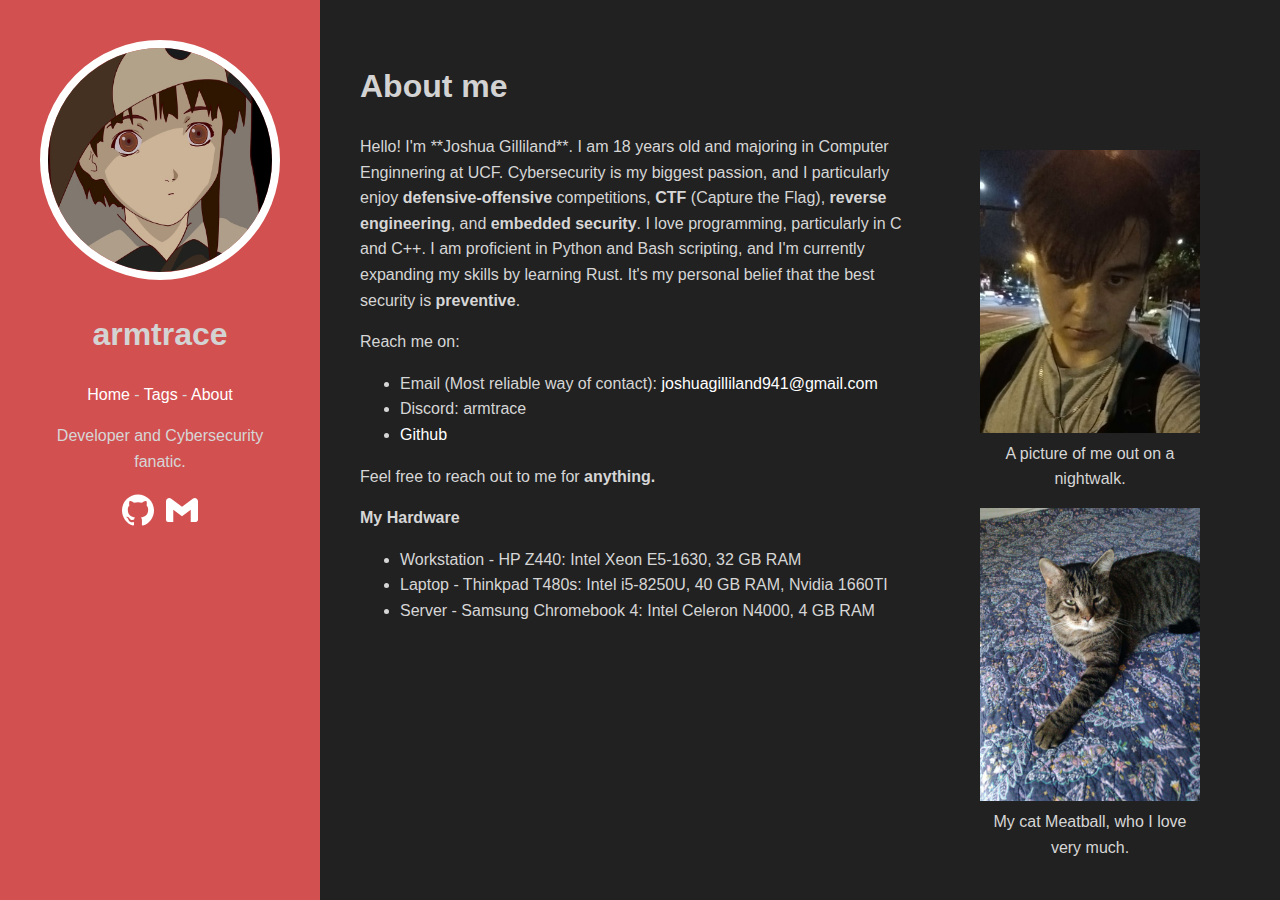
==== about/index.html @ 6c20aadb "Added everything for the start of my website." ====
<!doctype html>
<html lang="en-us">
  <head>
    <title>About me // armtrace</title>
    <link rel="shortcut icon" href="/favicon.ico" />
    <meta charset="utf-8" />
    <meta name="generator" content="Hugo 0.131.0">
    <meta name="viewport" content="width=device-width, initial-scale=1" />
    <meta name="author" content="Joshua Gilliland" />
    <meta name="description" content="The About me page for Joshua Gilliland/armtrace.
" />
    <link rel="stylesheet" href="/css/main.min.a545955c4c2a15328ae3f208fda979c3a40146d5a6d4f95e0ab1a00e48cd1ff2.css" />
    

    
  


    
  <meta name="twitter:card" content="summary">
  <meta name="twitter:title" content="About me">
  <meta name="twitter:description" content="The About me page for Joshua Gilliland/armtrace.">

    <meta property="og:url" content="https://armtrace.dev/about/">
  <meta property="og:site_name" content="armtrace">
  <meta property="og:title" content="About me">
  <meta property="og:description" content="The About me page for Joshua Gilliland/armtrace.">
  <meta property="og:locale" content="en_us">
  <meta property="og:type" content="article">

    <link rel="stylesheet" href="/css/custom.css">


  </head>
  <body>
    <header class="app-header">
      <a href="https://armtrace.dev/"><img class="app-header-avatar" src="/lain.jpg" alt="Joshua Gilliland" /></a>
      <span class="app-header-title">armtrace</span>
      <nav class="app-header-menu">
          <a class="app-header-menu-item" href="/">Home</a>
             - 
          
          <a class="app-header-menu-item" href="/tags/">Tags</a>
             - 
          
          <a class="app-header-menu-item" href="/about/">About</a>
      </nav>
      <p>Developer and Cybersecurity fanatic.</p>
      <div class="app-header-social">
        
          <a href="https://github.com/ARMtrace" target="_blank" rel="noreferrer noopener me">
            <svg class="icon icon-brand-github" viewBox="0 0 24 24" fill="currentColor"><title>GitHub</title><path d="M12 .297c-6.63 0-12 5.373-12 12 0 5.303 3.438 9.8 8.205 11.385.6.113.82-.258.82-.577 0-.285-.01-1.04-.015-2.04-3.338.724-4.042-1.61-4.042-1.61C4.422 18.07 3.633 17.7 3.633 17.7c-1.087-.744.084-.729.084-.729 1.205.084 1.838 1.236 1.838 1.236 1.07 1.835 2.809 1.305 3.495.998.108-.776.417-1.305.76-1.605-2.665-.3-5.466-1.332-5.466-5.93 0-1.31.465-2.38 1.235-3.22-.135-.303-.54-1.523.105-3.176 0 0 1.005-.322 3.3 1.23.96-.267 1.98-.399 3-.405 1.02.006 2.04.138 3 .405 2.28-1.552 3.285-1.23 3.285-1.23.645 1.653.24 2.873.12 3.176.765.84 1.23 1.91 1.23 3.22 0 4.61-2.805 5.625-5.475 5.92.42.36.81 1.096.81 2.22 0 1.606-.015 2.896-.015 3.286 0 .315.21.69.825.57C20.565 22.092 24 17.592 24 12.297c0-6.627-5.373-12-12-12"/></svg>
          </a>
        
          <a href="mailto:joshuagilliland941@gmail.com" target="_blank" rel="noreferrer noopener me">
            <svg class="icon icon-brand-gmail" viewBox="0 0 24 24" fill="currentColor"><title>Gmail</title><path d="M24 5.457v13.909c0 .904-.732 1.636-1.636 1.636h-3.819V11.73L12 16.64l-6.545-4.91v9.273H1.636A1.636 1.636 0 0 1 0 19.366V5.457c0-2.023 2.309-3.178 3.927-1.964L5.455 4.64 12 9.548l6.545-4.91 1.528-1.145C21.69 2.28 24 3.434 24 5.457z"/></svg>
          </a>
        
      </div>
    </header>
    <main class="app-container">
      
  <article class="post">
    <header class="post-header">
      <h1 class ="post-title">About me</h1>
    </header>
    <div class="post-content">
      <div style="float: right; margin: 0 0 10px 10px; width: 300px;">
  <figure style="margin-bottom: 10px;">
    <img src="/images/joshua.jpg" alt="A picture of me out on a nightwalk." style="width: 100%; height: auto;">
    <figcaption style="text-align: center;">A picture of me out on a nightwalk.</figcaption>
  </figure>
  <figure>
    <img src="/images/meatball.jpg" alt="My cat Meatball, who I love very much." style="width: 100%; height: auto;">
    <figcaption style="text-align: center;">My cat Meatball, who I love very much.</figcaption>
  </figure>
</div>
Hello! I'm **Joshua Gilliland**. I am 18 years old and majoring in Computer Enginnering at UCF.
Cybersecurity is my biggest passion, and I particularly enjoy <strong>defensive-offensive</strong> competitions, <strong>CTF</strong> (Capture the Flag), <strong>reverse engineering</strong>, and <strong>embedded security</strong>. I love programming, particularly in C and C++. I am proficient in Python and Bash scripting, and I'm currently expanding my skills by learning Rust.
It's my personal belief that the best security is <strong>preventive</strong>.</p>
<p>Reach me on:</p>
<ul>
<li>Email (Most reliable way of contact): <a href="mailto:joshuagilliland941@gmail.com">joshuagilliland941@gmail.com</a></li>
<li>Discord: armtrace</li>
<li><a href="https://github.com/ARMtrace" target="_blank" rel="noopener noreferrer">Github</a></li>
</ul>
<p>Feel free to reach out to me for <strong>anything.</strong></p>
<p><strong>My Hardware</strong></p>
<ul>
  <li>Workstation - HP Z440: Intel Xeon E5-1630, 32 GB RAM</li>
  <li>Laptop - Thinkpad T480s: Intel i5-8250U, 40 GB RAM, Nvidia 1660TI</li>
  <li>Server - Samsung Chromebook 4: Intel Celeron N4000, 4 GB RAM</li>
</ul>

    </div>
    <div class="post-footer">
      
    </div>
  </article>

    </main>
  </body>
</html>
---- css/main.min.a545955c4c2a15328ae3f208fda979c3a40146d5a6d4f95e0ab1a00e48cd1ff2.css ----
*{box-sizing:border-box}html{line-height:1.6}body{margin:0;font-family:sans-serif;background:#212121;color:#d6d6d6}h1,h2,h3,h4,h5,h6{color:#d3d3d3}a{color:#fff;transition:color .35s;text-decoration:none}a:hover{color:#d3d3d3}code{font-family:monospace,monospace;font-size:1em;color:rgba(214,214,214,.8);text-size-adjust:100%;-ms-text-size-adjust:100%;-moz-text-size-adjust:100%;-webkit-text-size-adjust:100%}pre{font-size:1rem;line-height:1.2em;margin:0;overflow:auto}pre code{font-size:.8em}::selection{background:rgba(214,214,214,.25)}::-moz-selection{background:rgba(214,214,214,.25)}.app-header{padding:2.5em;background:#d35050;text-align:center}.app-header-avatar{width:15rem;height:15rem;border-radius:100%;border:.5rem solid #fff}.app-container{padding:2.5rem}.app-header-social{display:flex;align-items:center;justify-content:center;font-size:2em;color:#d3d3d3}.app-header-social a:not(:last-child){margin-right:.4em}.app-header-title{color:#d3d3d3;display:block;font-size:2em;margin:.67em 0;font-weight:700}@media(min-width:940px){.app-header{position:fixed;top:0;left:0;width:20rem;min-height:100vh}.app-container{max-width:65rem;margin-left:20rem}}.error-404{text-align:center}.error-404-title{text-transform:uppercase}.icon{display:inline-block;width:1em;height:1em;margin-top:-.125em}.pagination{display:block;list-style:none;padding:0;font-size:.8em;text-align:center;margin:3em 0}.page-item{display:inline-block}.page-item .page-link{display:flex;align-items:center;justify-content:center;width:1.8rem;height:1.8rem}.page-item.active .page-link{color:#d3d3d3;border-radius:2em;background:#fff}.post-title{color:#d3d3d3}.post-meta>div{display:flex;align-items:center;flex-wrap:wrap;gap:.2em;font-size:.8em}.post-meta>div>.icon{margin-right:.4em}.post-content>pre,.post-content .highlight{margin:1em 0}.post-content>pre,.post-content .highlight>pre,.post-content .highlight>div{border-left:.4em solid rgba(255,255,255,.8);padding:1em}.post-content blockquote{border-left:.4em solid rgba(255,255,255,.8);margin:1em 0;padding:.5em 1em;background:#d35050}.post-content blockquote p{margin:.5em 0}.post-content img{max-width:100%}.posts-list{padding:0}.posts-list-item{list-style:none;padding:.4em 0}.posts-list-item:not(:last-child){border-bottom:1px dashed rgba(255,255,255,.3)}.posts-list-item-description{display:flex;align-items:center;font-size:.8em}.posts-list-item-description>.icon{margin-right:.4em}.posts-list-item-separator{margin:0 .4em}.tag{display:inline-block;margin-right:.2em;padding:0 .6em;font-size:.9em;border-radius:.2em;white-space:nowrap;background:rgba(255,255,255,.1);transition:color .35s,background .35s}.tag:hover{transition:color .25s,background .05s;background:rgba(255,255,255,.3)}.tags-list{padding:0}.tags-list-item{display:flex;align-items:center;list-style:none;padding:.4em 0}.tags-list-item>.icon{margin-right:.4em}.tags-list-item:not(:last-child){border-bottom:1px dashed rgba(255,255,255,.3)}@media(min-width:450px){.tags-list{display:flex;flex-wrap:wrap}.tags-list-item{width:calc(50% - 1em)}.tags-list-item:nth-child(even){margin-left:1em}.tags-list-item:nth-last-child(2){border:none}}
---- css/custom.css ----
.float-right {
    float: right;
    margin: 0 0 10px 10px; /* Adjust as needed */
    width: 300px; /* Adjust size */
    height: auto;
  }
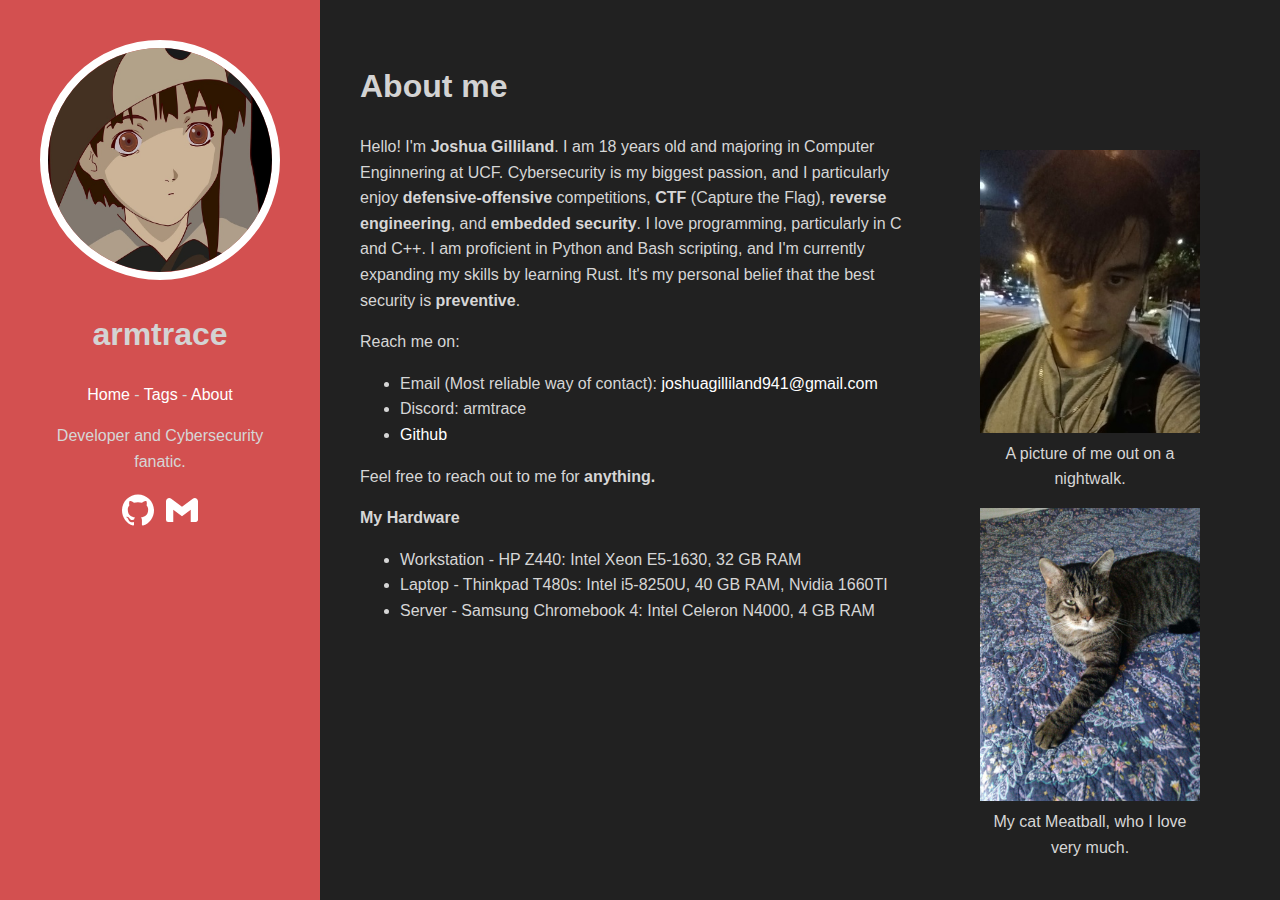
==== commit 19dc2df1: "Update index.html" ====
--- a/about/index.html
+++ b/about/index.html
@@ -75,7 +75,7 @@
     <figcaption style="text-align: center;">My cat Meatball, who I love very much.</figcaption>
   </figure>
 </div>
-Hello! I'm **Joshua Gilliland**. I am 18 years old and majoring in Computer Enginnering at UCF.
+Hello! I'm <strong>Joshua Gilliland</strong>. I am 18 years old and majoring in Computer Enginnering at UCF.
 Cybersecurity is my biggest passion, and I particularly enjoy <strong>defensive-offensive</strong> competitions, <strong>CTF</strong> (Capture the Flag), <strong>reverse engineering</strong>, and <strong>embedded security</strong>. I love programming, particularly in C and C++. I am proficient in Python and Bash scripting, and I'm currently expanding my skills by learning Rust.
 It's my personal belief that the best security is <strong>preventive</strong>.</p>
 <p>Reach me on:</p>
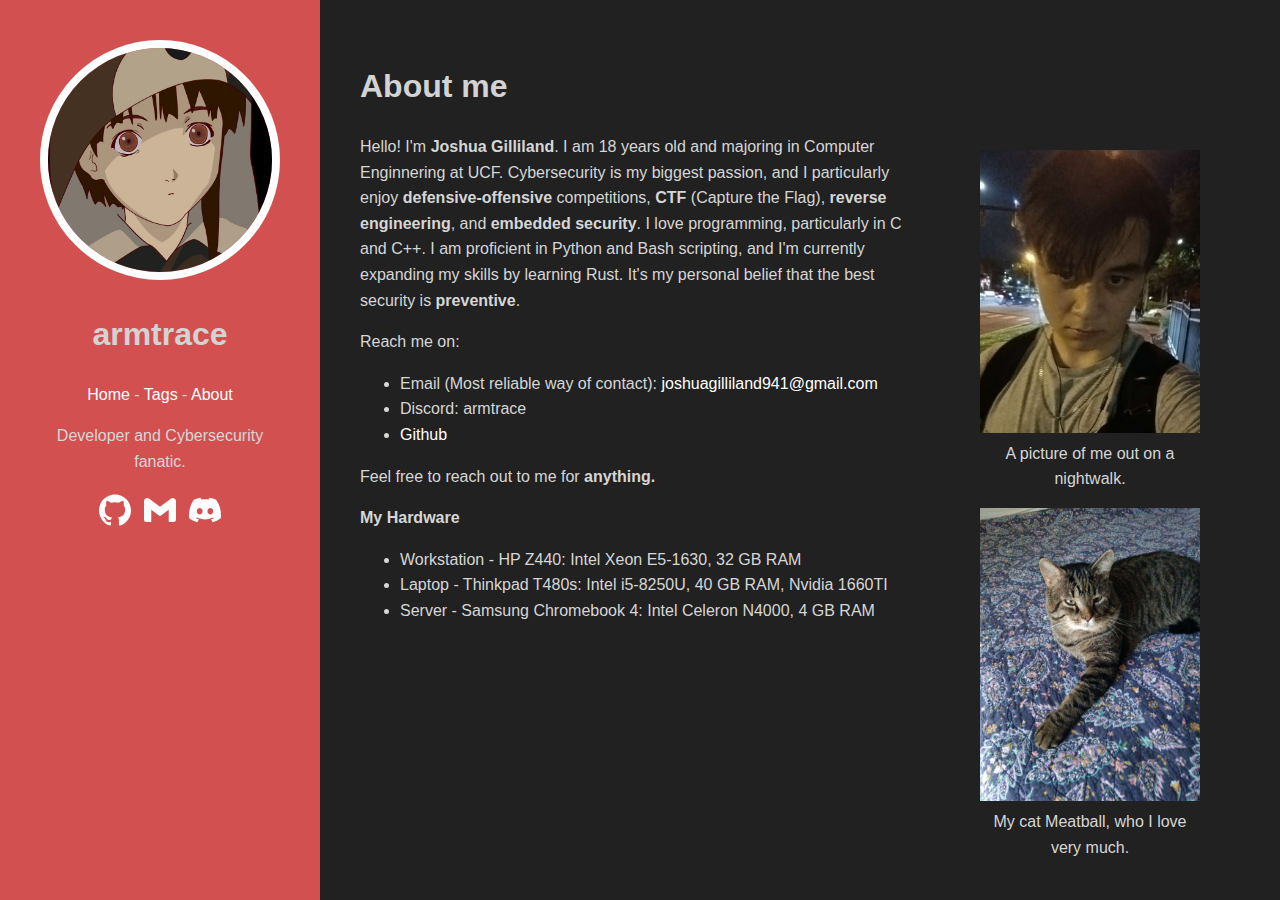
==== commit 8190ad63: "Add files via upload" ====
--- a/about/index.html
+++ b/about/index.html
@@ -56,6 +56,10 @@
             <svg class="icon icon-brand-gmail" viewBox="0 0 24 24" fill="currentColor"><title>Gmail</title><path d="M24 5.457v13.909c0 .904-.732 1.636-1.636 1.636h-3.819V11.73L12 16.64l-6.545-4.91v9.273H1.636A1.636 1.636 0 0 1 0 19.366V5.457c0-2.023 2.309-3.178 3.927-1.964L5.455 4.64 12 9.548l6.545-4.91 1.528-1.145C21.69 2.28 24 3.434 24 5.457z"/></svg>
           </a>
         
+          <a href="https://discord.gg/4tmzCvhJ4a" target="_blank" rel="noreferrer noopener me">
+            <svg class="icon icon-brand-discord" viewBox="0 0 24 24" fill="currentColor"><title>Discord</title><path d="M20.317 4.3698a19.7913 19.7913 0 00-4.8851-1.5152.0741.0741 0 00-.0785.0371c-.211.3753-.4447.8648-.6083 1.2495-1.8447-.2762-3.68-.2762-5.4868 0-.1636-.3933-.4058-.8742-.6177-1.2495a.077.077 0 00-.0785-.037 19.7363 19.7363 0 00-4.8852 1.515.0699.0699 0 00-.0321.0277C.5334 9.0458-.319 13.5799.0992 18.0578a.0824.0824 0 00.0312.0561c2.0528 1.5076 4.0413 2.4228 5.9929 3.0294a.0777.0777 0 00.0842-.0276c.4616-.6304.8731-1.2952 1.226-1.9942a.076.076 0 00-.0416-.1057c-.6528-.2476-1.2743-.5495-1.8722-.8923a.077.077 0 01-.0076-.1277c.1258-.0943.2517-.1923.3718-.2914a.0743.0743 0 01.0776-.0105c3.9278 1.7933 8.18 1.7933 12.0614 0a.0739.0739 0 01.0785.0095c.1202.099.246.1981.3728.2924a.077.077 0 01-.0066.1276 12.2986 12.2986 0 01-1.873.8914.0766.0766 0 00-.0407.1067c.3604.698.7719 1.3628 1.225 1.9932a.076.076 0 00.0842.0286c1.961-.6067 3.9495-1.5219 6.0023-3.0294a.077.077 0 00.0313-.0552c.5004-5.177-.8382-9.6739-3.5485-13.6604a.061.061 0 00-.0312-.0286zM8.02 15.3312c-1.1825 0-2.1569-1.0857-2.1569-2.419 0-1.3332.9555-2.4189 2.157-2.4189 1.2108 0 2.1757 1.0952 2.1568 2.419 0 1.3332-.9555 2.4189-2.1569 2.4189zm7.9748 0c-1.1825 0-2.1569-1.0857-2.1569-2.419 0-1.3332.9554-2.4189 2.1569-2.4189 1.2108 0 2.1757 1.0952 2.1568 2.419 0 1.3332-.946 2.4189-2.1568 2.4189Z"/></svg>
+          </a>
+        
       </div>
     </header>
     <main class="app-container">
